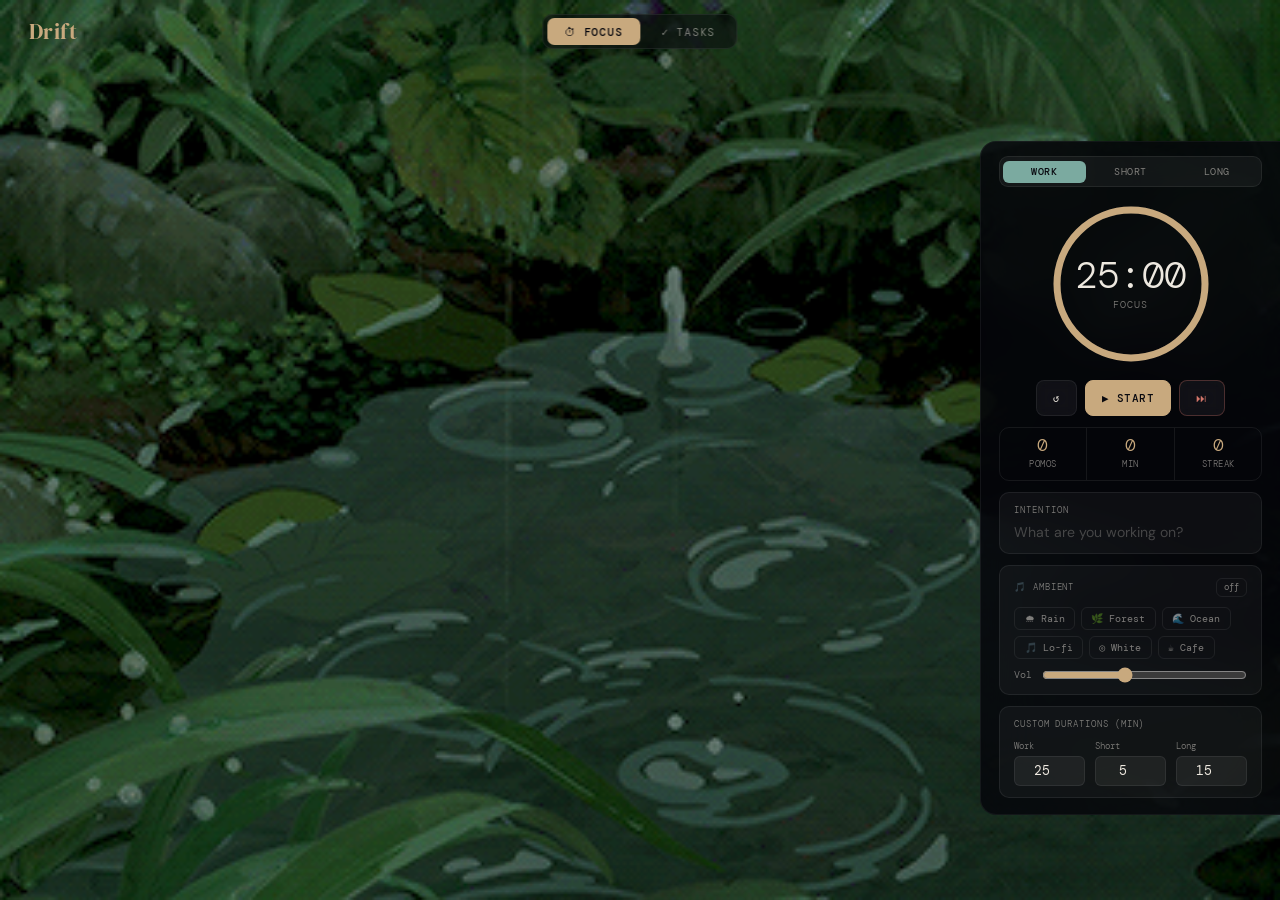
==== app.html @ ea5e12ce "feat: add landing page and drift focus web app" ====
<!doctype html>
<html lang="en">
  <head>
    <meta charset="UTF-8" />
    <meta name="viewport" content="width=device-width, initial-scale=1.0" />
    <title>Drift Focus</title>
    <link rel="preconnect" href="https://fonts.googleapis.com" />
    <link
      href="https://fonts.googleapis.com/css2?family=DM+Serif+Display:ital@0;1&family=DM+Mono:wght@300;400;500&family=DM+Sans:ital,wght@0,300;0,400;0,500;1,300&display=swap"
      rel="stylesheet"
    />
    <style>
      *,
      *::before,
      *::after {
        box-sizing: border-box;
        margin: 0;
        padding: 0;
      }
      :root {
        --bg: #09090f;
        --bg2: #0f1018;
        --bg3: #161720;
        --border: rgba(255, 255, 255, 0.07);
        --border2: rgba(255, 255, 255, 0.13);
        --text: #ede8df;
        --muted: rgba(237, 232, 223, 0.5);
        --muted2: rgba(237, 232, 223, 0.25);
        --accent: #c8a97e;
        --accent2: #7baaa0;
        --red: #d4766a;
        --green: #7aab85;
        --purple: #9b8ec4;
        --card: rgba(9, 9, 15, 0.72);
        --card2: rgba(15, 16, 24, 0.88);
        --shadow: 0 8px 40px rgba(0, 0, 0, 0.5);
        --radius: 14px;
      }
      html,
      body {
        height: 100%;
        overflow: hidden;
      }
      body {
        font-family: "DM Sans", sans-serif;
        font-weight: 300;
        color: var(--text);
        background: #09090f;
      }

      /* ── BACKGROUND ── */
      #bg-layer {
        position: fixed;
        inset: 0;
        z-index: 0;
        background: #09090f;
      }
      #bg-layer img {
        position: absolute;
        inset: 0;
        width: 100%;
        height: 100%;
        object-fit: cover;
        opacity: 0;
        transition: opacity 0.9s ease;
      }
      #bg-layer img.active {
        opacity: 1;
      }
      #bg-overlay {
        position: fixed;
        inset: 0;
        z-index: 1;
        background: rgba(0, 0, 0, 0.38);
      }

      /* ── APP SHELL ── */
      #app {
        position: relative;
        z-index: 2;
        display: flex;
        flex-direction: column;
        height: 100vh;
        overflow: hidden;
      }

      /* ── TOPBAR — fully transparent, floats ── */
      #topbar {
        position: absolute;
        top: 0;
        left: 0;
        right: 0;
        z-index: 20;
        display: flex;
        align-items: center;
        justify-content: space-between;
        padding: 1rem 1.8rem;
        background: transparent;
      }
      .topbar-logo {
        font-family: "DM Serif Display", serif;
        font-size: 1.4rem;
        color: var(--accent);
        text-decoration: none;
        letter-spacing: 0.02em;
        text-shadow: 0 2px 16px rgba(0, 0, 0, 0.7);
      }
      .topbar-center {
        position: absolute;
        left: 50%;
        transform: translateX(-50%);
        display: flex;
        gap: 0.2rem;
        background: rgba(9, 9, 15, 0.5);
        border: 1px solid var(--border);
        border-radius: 10px;
        padding: 0.22rem;
        backdrop-filter: blur(20px);
      }
      .tab-btn {
        font-family: "DM Mono", monospace;
        font-size: 0.7rem;
        letter-spacing: 0.07em;
        text-transform: uppercase;
        padding: 0.38rem 1.1rem;
        border-radius: 7px;
        border: none;
        background: transparent;
        color: var(--muted);
        cursor: pointer;
        transition: all 0.2s;
      }
      .tab-btn.active {
        background: var(--accent);
        color: #09090f;
        font-weight: 500;
      }

      /* ── MAIN ── */
      #main {
        flex: 1;
        overflow: hidden;
        position: relative;
      }
      .view {
        display: none;
        width: 100%;
        height: 100%;
      }
      .view.active {
        display: flex;
      }

      /* ══════════════════════════
   FOCUS VIEW — right panel
══════════════════════════ */
      #view-pomodoro {
        align-items: center;
        justify-content: flex-end;
        padding-top: 56px;
        padding-bottom: 0;
        padding-right: 0;
      }

      .pomo-panel {
        width: 300px;
        flex-shrink: 0;
        max-height: calc(100vh - 80px);
        overflow-y: auto;
        padding: 0.9rem 1.1rem 1rem;
        display: flex;
        flex-direction: column;
        gap: 0.7rem;
        background: rgba(6, 6, 12, 0.82);
        border-left: 1px solid rgba(255, 255, 255, 0.06);
        border-top: 1px solid rgba(255, 255, 255, 0.05);
        border-bottom: 1px solid rgba(255, 255, 255, 0.05);
        border-radius: 16px 0 0 16px;
        backdrop-filter: blur(28px);
        align-self: center;
      }
      .pomo-panel::-webkit-scrollbar {
        width: 3px;
      }
      .pomo-panel::-webkit-scrollbar-thumb {
        background: var(--border2);
        border-radius: 2px;
      }

      /* Mode tabs */
      .pomo-mode-tabs {
        display: flex;
        gap: 0.2rem;
        background: rgba(255, 255, 255, 0.05);
        border: 1px solid var(--border);
        border-radius: 9px;
        padding: 0.2rem;
      }
      .pomo-mode-btn {
        flex: 1;
        font-family: "DM Mono", monospace;
        font-size: 0.6rem;
        letter-spacing: 0.06em;
        text-transform: uppercase;
        padding: 0.3rem 0.3rem;
        border-radius: 6px;
        border: none;
        background: transparent;
        color: var(--muted);
        cursor: pointer;
        transition: all 0.2s;
      }
      .pomo-mode-btn.active {
        background: var(--accent2);
        color: #09090f;
        font-weight: 500;
      }

      /* Ring */
      .pomo-ring-wrap {
        position: relative;
        width: 170px;
        height: 170px;
        align-self: center;
        flex-shrink: 0;
      }
      .pomo-ring-wrap svg {
        transform: rotate(-90deg);
      }
      .pomo-ring-bg {
        fill: none;
        stroke: rgba(255, 255, 255, 0.08);
        stroke-width: 7;
      }
      .pomo-ring-fg {
        fill: none;
        stroke: var(--accent);
        stroke-width: 7;
        stroke-linecap: round;
        transition:
          stroke-dashoffset 1s linear,
          stroke 0.4s;
      }
      .pomo-time-display {
        position: absolute;
        top: 50%;
        left: 50%;
        transform: translate(-50%, -50%);
        text-align: center;
      }
      .pomo-time {
        font-family: "DM Mono", monospace;
        font-size: 2.4rem;
        font-weight: 300;
        letter-spacing: -0.02em;
        line-height: 1;
      }
      .pomo-sublabel {
        font-family: "DM Mono", monospace;
        font-size: 0.6rem;
        letter-spacing: 0.12em;
        text-transform: uppercase;
        color: var(--muted);
        margin-top: 0.25rem;
      }

      /* Controls */
      .pomo-controls {
        display: flex;
        gap: 0.5rem;
        align-items: center;
        justify-content: center;
      }
      .pomo-btn {
        height: 36px;
        padding: 0 1rem;
        border-radius: 8px;
        border: 1px solid var(--border);
        background: rgba(255, 255, 255, 0.05);
        color: var(--text);
        cursor: pointer;
        font-family: "DM Mono", monospace;
        font-size: 0.68rem;
        letter-spacing: 0.05em;
        text-transform: uppercase;
        transition: all 0.2s;
        display: flex;
        align-items: center;
        gap: 0.3rem;
        backdrop-filter: blur(8px);
      }
      .pomo-btn:hover {
        background: rgba(255, 255, 255, 0.1);
        border-color: var(--border2);
      }
      .pomo-btn.primary {
        background: var(--accent);
        color: #09090f;
        border-color: var(--accent);
        font-weight: 500;
      }
      .pomo-btn.primary:hover {
        background: #d4b88e;
      }
      .pomo-btn.danger {
        border-color: rgba(212, 118, 106, 0.3);
        color: var(--red);
      }
      .pomo-btn.danger:hover {
        background: rgba(212, 118, 106, 0.1);
      }

      /* Stats row */
      .pomo-stats-row {
        display: flex;
        gap: 0;
        border: 1px solid var(--border);
        border-radius: 10px;
        overflow: hidden;
      }
      .pomo-stat {
        flex: 1;
        text-align: center;
        padding: 0.6rem 0.4rem;
        border-right: 1px solid var(--border);
      }
      .pomo-stat:last-child {
        border-right: none;
      }
      .pomo-stat-val {
        font-family: "DM Mono", monospace;
        font-size: 1.1rem;
        color: var(--accent);
        line-height: 1;
      }
      .pomo-stat-label {
        font-family: "DM Mono", monospace;
        font-size: 0.55rem;
        letter-spacing: 0.06em;
        text-transform: uppercase;
        color: var(--muted);
        margin-top: 0.2rem;
      }

      /* Intention */
      .pomo-intention {
        background: rgba(255, 255, 255, 0.04);
        border: 1px solid var(--border);
        border-radius: 10px;
        padding: 0.7rem 0.9rem;
      }
      .intention-label {
        font-family: "DM Mono", monospace;
        font-size: 0.58rem;
        letter-spacing: 0.12em;
        text-transform: uppercase;
        color: var(--muted);
        margin-bottom: 0.3rem;
      }
      .intention-input {
        background: transparent;
        border: none;
        outline: none;
        width: 100%;
        font-family: "DM Sans", sans-serif;
        font-size: 0.88rem;
        color: var(--text);
      }
      .intention-input::placeholder {
        color: var(--muted2);
      }

      /* Sound panel */
      .sound-panel {
        background: rgba(255, 255, 255, 0.04);
        border: 1px solid var(--border);
        border-radius: 10px;
        padding: 0.7rem 0.9rem;
      }
      .sound-panel-header {
        display: flex;
        align-items: center;
        justify-content: space-between;
        margin-bottom: 0.6rem;
      }
      .sound-panel-title {
        font-family: "DM Mono", monospace;
        font-size: 0.58rem;
        letter-spacing: 0.1em;
        text-transform: uppercase;
        color: var(--muted);
      }
      .sound-btns {
        display: flex;
        gap: 0.35rem;
        flex-wrap: wrap;
      }
      .sound-btn {
        font-family: "DM Mono", monospace;
        font-size: 0.62rem;
        padding: 0.25rem 0.6rem;
        border-radius: 6px;
        border: 1px solid var(--border);
        background: transparent;
        color: var(--muted);
        cursor: pointer;
        transition: all 0.2s;
      }
      .sound-btn:hover {
        border-color: var(--border2);
        color: var(--text);
      }
      .sound-btn.active {
        background: var(--accent2);
        border-color: var(--accent2);
        color: #09090f;
        font-weight: 500;
      }
      .volume-row {
        display: flex;
        align-items: center;
        gap: 0.6rem;
        margin-top: 0.5rem;
      }
      .volume-row label {
        font-family: "DM Mono", monospace;
        font-size: 0.6rem;
        color: var(--muted);
        white-space: nowrap;
      }
      input[type="range"] {
        flex: 1;
        accent-color: var(--accent);
        cursor: pointer;
      }

      /* Custom durations */
      .pomo-custom {
        background: rgba(255, 255, 255, 0.04);
        border: 1px solid var(--border);
        border-radius: 10px;
        padding: 0.7rem 0.9rem;
      }
      .pomo-custom-title {
        font-family: "DM Mono", monospace;
        font-size: 0.58rem;
        letter-spacing: 0.1em;
        text-transform: uppercase;
        color: var(--muted);
        margin-bottom: 0.6rem;
      }
      .custom-row {
        display: flex;
        gap: 0.6rem;
      }
      .custom-field {
        flex: 1;
        display: flex;
        flex-direction: column;
        gap: 0.25rem;
      }
      .custom-field label {
        font-family: "DM Mono", monospace;
        font-size: 0.58rem;
        color: var(--muted);
      }
      .custom-field input {
        background: rgba(255, 255, 255, 0.06);
        border: 1px solid var(--border);
        border-radius: 6px;
        padding: 0.35rem 0.5rem;
        color: var(--text);
        font-family: "DM Mono", monospace;
        font-size: 0.82rem;
        width: 100%;
        transition: border-color 0.2s;
        text-align: center;
      }
      .custom-field input:focus {
        outline: none;
        border-color: var(--accent);
      }

      /* ══════════════════════════
   TASKS VIEW
══════════════════════════ */
      #view-tasks {
        flex-direction: column;
        padding: 4.5rem 1.5rem 1.2rem;
        overflow-y: auto;
        gap: 0.9rem;
      }
      #view-tasks::-webkit-scrollbar {
        width: 4px;
      }
      #view-tasks::-webkit-scrollbar-thumb {
        background: var(--border2);
        border-radius: 2px;
      }

      .tasks-toolbar {
        display: flex;
        gap: 0.5rem;
        align-items: center;
        flex-wrap: wrap;
        flex-shrink: 0;
      }
      .search-wrap {
        flex: 1;
        min-width: 160px;
        position: relative;
      }
      .search-wrap svg {
        position: absolute;
        left: 0.65rem;
        top: 50%;
        transform: translateY(-50%);
        color: var(--muted);
        pointer-events: none;
      }
      #task-search {
        width: 100%;
        background: rgba(9, 9, 15, 0.7);
        border: 1px solid var(--border);
        border-radius: 8px;
        padding: 0.48rem 0.8rem 0.48rem 2rem;
        color: var(--text);
        font-family: "DM Sans", sans-serif;
        font-size: 0.85rem;
        backdrop-filter: blur(12px);
        transition: border-color 0.2s;
      }
      #task-search:focus {
        outline: none;
        border-color: var(--accent2);
      }
      #task-search::placeholder {
        color: var(--muted2);
      }
      .filter-select {
        background: rgba(9, 9, 15, 0.7);
        border: 1px solid var(--border);
        border-radius: 8px;
        padding: 0.48rem 0.65rem;
        color: var(--text);
        font-family: "DM Mono", monospace;
        font-size: 0.68rem;
        cursor: pointer;
        backdrop-filter: blur(12px);
      }
      .filter-select:focus {
        outline: none;
        border-color: var(--accent2);
      }
      .add-task-btn {
        display: flex;
        align-items: center;
        gap: 0.35rem;
        background: var(--accent);
        color: #09090f;
        border: none;
        border-radius: 8px;
        padding: 0.48rem 1rem;
        font-family: "DM Mono", monospace;
        font-size: 0.68rem;
        letter-spacing: 0.05em;
        text-transform: uppercase;
        font-weight: 500;
        cursor: pointer;
        transition: all 0.2s;
        white-space: nowrap;
      }
      .add-task-btn:hover {
        background: #d4b88e;
        transform: translateY(-1px);
      }

      /* Progress */
      .progress-bar-wrap {
        flex-shrink: 0;
      }
      .progress-header {
        display: flex;
        justify-content: space-between;
        margin-bottom: 0.35rem;
      }
      .progress-label {
        font-family: "DM Mono", monospace;
        font-size: 0.62rem;
        letter-spacing: 0.08em;
        text-transform: uppercase;
        color: var(--muted);
      }
      .progress-pct {
        font-family: "DM Mono", monospace;
        font-size: 0.65rem;
        color: var(--accent);
      }
      .progress-track {
        height: 3px;
        background: var(--border2);
        border-radius: 2px;
        overflow: hidden;
      }
      .progress-fill {
        height: 100%;
        background: linear-gradient(90deg, var(--accent2), var(--accent));
        border-radius: 2px;
        transition: width 0.5s ease;
      }

      /* Task list */
      .tasks-list {
        flex: 1;
        display: flex;
        flex-direction: column;
        gap: 0.45rem;
      }
      .task-item {
        background: rgba(9, 9, 15, 0.68);
        border: 1px solid var(--border);
        border-radius: 12px;
        padding: 0.7rem 0.9rem;
        cursor: default;
        transition: all 0.2s;
        backdrop-filter: blur(12px);
        animation: taskIn 0.22s ease;
      }
      @keyframes taskIn {
        from {
          opacity: 0;
          transform: translateY(-6px);
        }
        to {
          opacity: 1;
          transform: translateY(0);
        }
      }
      .task-item:hover {
        border-color: var(--border2);
        background: rgba(15, 16, 24, 0.82);
      }
      .task-item.completed {
        opacity: 0.5;
      }
      .task-item.pinned {
        border-left: 3px solid var(--accent);
      }
      .task-item.starred {
        border-left: 3px solid var(--purple);
      }
      .task-item.overdue .task-title {
        color: var(--red);
      }
      .task-main {
        display: flex;
        align-items: flex-start;
        gap: 0.65rem;
      }
      .drag-handle {
        color: var(--muted2);
        cursor: grab;
        font-size: 0.75rem;
        flex-shrink: 0;
        align-self: center;
        padding: 0 0.1rem;
      }
      .drag-handle:active {
        cursor: grabbing;
      }
      .task-check {
        width: 17px;
        height: 17px;
        border-radius: 5px;
        border: 1.5px solid var(--border2);
        background: transparent;
        cursor: pointer;
        flex-shrink: 0;
        margin-top: 0.12rem;
        display: flex;
        align-items: center;
        justify-content: center;
        transition: all 0.2s;
      }
      .task-check:hover {
        border-color: var(--accent2);
      }
      .task-item.completed .task-check {
        background: var(--accent2);
        border-color: var(--accent2);
      }
      .task-body {
        flex: 1;
        min-width: 0;
      }
      .task-title-row {
        display: flex;
        align-items: center;
        gap: 0.4rem;
        flex-wrap: wrap;
      }
      .task-title {
        font-size: 0.88rem;
        line-height: 1.4;
        word-break: break-word;
      }
      .task-item.completed .task-title {
        text-decoration: line-through;
        color: var(--muted);
      }
      .task-badge {
        font-family: "DM Mono", monospace;
        font-size: 0.57rem;
        letter-spacing: 0.05em;
        text-transform: uppercase;
        padding: 0.12rem 0.38rem;
        border-radius: 4px;
        flex-shrink: 0;
      }
      .priority-high {
        background: rgba(212, 118, 106, 0.15);
        color: var(--red);
      }
      .priority-medium {
        background: rgba(200, 169, 126, 0.15);
        color: var(--accent);
      }
      .priority-low {
        background: rgba(123, 170, 160, 0.15);
        color: var(--accent2);
      }
      .cat-badge {
        background: rgba(155, 142, 196, 0.15);
        color: var(--purple);
      }
      .task-meta {
        display: flex;
        gap: 0.6rem;
        margin-top: 0.25rem;
        flex-wrap: wrap;
      }
      .task-meta-item {
        font-family: "DM Mono", monospace;
        font-size: 0.6rem;
        color: var(--muted2);
      }
      .task-meta-item.overdue {
        color: var(--red);
      }
      .task-actions {
        display: flex;
        gap: 0.2rem;
        flex-shrink: 0;
        opacity: 0;
        transition: opacity 0.15s;
      }
      .task-item:hover .task-actions {
        opacity: 1;
      }
      .task-action-btn {
        width: 24px;
        height: 24px;
        border-radius: 5px;
        border: none;
        background: transparent;
        color: var(--muted);
        cursor: pointer;
        display: flex;
        align-items: center;
        justify-content: center;
        transition: all 0.15s;
        font-size: 0.72rem;
      }
      .task-action-btn:hover {
        background: rgba(255, 255, 255, 0.07);
        color: var(--text);
      }

      /* Subtasks */
      .subtasks {
        margin-top: 0.5rem;
        padding-top: 0.5rem;
        border-top: 1px solid var(--border);
        display: flex;
        flex-direction: column;
        gap: 0.28rem;
      }
      .subtask-item {
        display: flex;
        align-items: center;
        gap: 0.45rem;
        font-size: 0.78rem;
        color: var(--muted);
      }
      .subtask-check {
        width: 13px;
        height: 13px;
        border-radius: 3px;
        border: 1.5px solid var(--border2);
        background: transparent;
        cursor: pointer;
        flex-shrink: 0;
        display: flex;
        align-items: center;
        justify-content: center;
        transition: all 0.15s;
      }
      .subtask-item.done .subtask-check {
        background: var(--accent2);
        border-color: var(--accent2);
      }
      .subtask-item.done span {
        text-decoration: line-through;
        opacity: 0.55;
      }
      .add-subtask-row {
        display: flex;
        gap: 0.35rem;
        margin-top: 0.35rem;
      }
      .add-subtask-input {
        flex: 1;
        background: rgba(255, 255, 255, 0.05);
        border: 1px solid var(--border);
        border-radius: 5px;
        padding: 0.22rem 0.45rem;
        font-size: 0.75rem;
        color: var(--text);
        font-family: "DM Sans", sans-serif;
      }
      .add-subtask-input:focus {
        outline: none;
        border-color: var(--accent2);
      }
      .add-subtask-btn {
        background: var(--accent2);
        border: none;
        border-radius: 5px;
        padding: 0.22rem 0.55rem;
        font-size: 0.72rem;
        color: #09090f;
        cursor: pointer;
        font-weight: 500;
      }

      /* Streak banner */
      .streak-banner {
        display: flex;
        align-items: center;
        gap: 0.65rem;
        background: rgba(9, 9, 15, 0.65);
        border: 1px solid var(--border);
        border-radius: 12px;
        padding: 0.65rem 0.9rem;
        flex-shrink: 0;
        backdrop-filter: blur(12px);
      }
      .streak-text {
        font-family: "DM Mono", monospace;
        font-size: 0.65rem;
        color: var(--muted);
      }
      .streak-count {
        font-family: "DM Mono", monospace;
        font-size: 0.95rem;
        color: var(--accent);
        font-weight: 500;
      }

      /* ── TASK FORM MODAL ── */
      .task-form-overlay {
        position: fixed;
        inset: 0;
        z-index: 200;
        background: rgba(0, 0, 0, 0.65);
        backdrop-filter: blur(6px);
        display: flex;
        align-items: center;
        justify-content: center;
        padding: 1rem;
        opacity: 0;
        pointer-events: none;
        transition: opacity 0.22s;
      }
      .task-form-overlay.open {
        opacity: 1;
        pointer-events: all;
      }
      .task-form {
        background: #0f1018;
        border: 1px solid var(--border2);
        border-radius: 16px;
        padding: 1.6rem;
        width: 100%;
        max-width: 480px;
        transform: translateY(16px);
        transition: transform 0.22s;
        max-height: 90vh;
        overflow-y: auto;
      }
      .task-form-overlay.open .task-form {
        transform: translateY(0);
      }
      .task-form h3 {
        font-family: "DM Serif Display", serif;
        font-size: 1.25rem;
        font-weight: 400;
        margin-bottom: 1rem;
      }
      .form-group {
        display: flex;
        flex-direction: column;
        gap: 0.3rem;
        margin-bottom: 0.8rem;
      }
      .form-group label {
        font-family: "DM Mono", monospace;
        font-size: 0.62rem;
        letter-spacing: 0.08em;
        text-transform: uppercase;
        color: var(--muted);
      }
      .form-input {
        background: var(--bg3);
        border: 1px solid var(--border);
        border-radius: 8px;
        padding: 0.55rem 0.75rem;
        color: var(--text);
        font-family: "DM Sans", sans-serif;
        font-size: 0.88rem;
        transition: border-color 0.2s;
        width: 100%;
      }
      .form-input:focus {
        outline: none;
        border-color: var(--accent);
      }
      .form-row {
        display: flex;
        gap: 0.7rem;
      }
      .form-row .form-group {
        flex: 1;
      }
      .form-actions {
        display: flex;
        gap: 0.5rem;
        justify-content: flex-end;
        margin-top: 1rem;
      }
      .form-btn {
        font-family: "DM Mono", monospace;
        font-size: 0.68rem;
        letter-spacing: 0.06em;
        text-transform: uppercase;
        padding: 0.55rem 1.1rem;
        border-radius: 7px;
        border: 1px solid var(--border);
        background: transparent;
        color: var(--muted);
        cursor: pointer;
        transition: all 0.2s;
      }
      .form-btn:hover {
        background: var(--bg3);
        color: var(--text);
      }
      .form-btn.primary {
        background: var(--accent);
        color: #09090f;
        border-color: var(--accent);
        font-weight: 500;
      }
      .form-btn.primary:hover {
        background: #d4b88e;
      }

      /* ── UNDO TOAST ── */
      .undo-toast {
        position: fixed;
        bottom: 1.5rem;
        left: 50%;
        transform: translateX(-50%) translateY(70px);
        background: #161720;
        border: 1px solid var(--border2);
        border-radius: 8px;
        padding: 0.55rem 1.1rem;
        display: flex;
        align-items: center;
        gap: 1rem;
        font-family: "DM Mono", monospace;
        font-size: 0.72rem;
        color: var(--text);
        z-index: 300;
        transition: transform 0.28s ease;
        box-shadow: var(--shadow);
      }
      .undo-toast.show {
        transform: translateX(-50%) translateY(0);
      }
      .undo-btn {
        background: var(--accent);
        border: none;
        border-radius: 5px;
        padding: 0.2rem 0.55rem;
        font-size: 0.68rem;
        color: #09090f;
        cursor: pointer;
        font-weight: 500;
        font-family: "DM Mono", monospace;
      }

      /* Drag states */
      .task-item.dragging {
        opacity: 0.35;
        border-style: dashed;
      }
      .task-item.drag-over {
        border-color: var(--accent2);
        background: rgba(123, 170, 160, 0.07);
      }

      /* BG hint */
      .bg-hint {
        position: fixed;
        bottom: 1rem;
        right: 1rem;
        z-index: 10;
        font-family: "DM Mono", monospace;
        font-size: 0.58rem;
        letter-spacing: 0.08em;
        text-transform: uppercase;
        color: rgba(237, 232, 223, 0.25);
        background: rgba(9, 9, 15, 0.5);
        border: 1px solid var(--border);
        padding: 0.28rem 0.55rem;
        border-radius: 5px;
        pointer-events: none;
        opacity: 0;
        animation: hintFade 5s ease 1.5s forwards;
      }
      @keyframes hintFade {
        0% {
          opacity: 0;
        }
        15% {
          opacity: 1;
        }
        70% {
          opacity: 1;
        }
        100% {
          opacity: 0;
        }
      }
    </style>
  </head>
  <body>
    <!-- BACKGROUNDS — generated by JS from BACKGROUNDS array -->
    <div id="bg-layer"></div>
    <div id="bg-overlay"></div>

    <div id="app">
      <!-- TOPBAR — transparent, floats over GIF -->
      <div id="topbar">
        <a href="index.html" class="topbar-logo">Drift</a>
        <div class="topbar-center">
          <button
            class="tab-btn active"
            data-view="pomodoro"
            onclick="switchView('pomodoro', this)"
          >
            ⏱ Focus
          </button>
          <button
            class="tab-btn"
            data-view="tasks"
            onclick="switchView('tasks', this)"
          >
            ✓ Tasks
          </button>
        </div>
        <!-- no extra buttons -->
      </div>

      <div id="main">
        <!-- ══ FOCUS VIEW ══ -->
        <div id="view-pomodoro" class="view active">
          <!-- Left: empty so GIF is visible -->
          <div style="flex: 1"></div>

          <!-- Right: slim control panel -->
          <div class="pomo-panel">
            <div class="pomo-mode-tabs">
              <button
                class="pomo-mode-btn active"
                onclick="setMode('work', this)"
              >
                Work
              </button>
              <button class="pomo-mode-btn" onclick="setMode('break', this)">
                Short
              </button>
              <button class="pomo-mode-btn" onclick="setMode('long', this)">
                Long
              </button>
            </div>

            <div class="pomo-ring-wrap">
              <svg width="170" height="170" viewBox="0 0 170 170">
                <circle class="pomo-ring-bg" cx="85" cy="85" r="74" />
                <circle
                  class="pomo-ring-fg"
                  id="pomo-ring"
                  cx="85"
                  cy="85"
                  r="74"
                  stroke-dasharray="464.96"
                  stroke-dashoffset="0"
                />
              </svg>
              <div class="pomo-time-display">
                <div class="pomo-time" id="pomo-time">25:00</div>
                <div class="pomo-sublabel" id="pomo-label">focus</div>
              </div>
            </div>

            <div class="pomo-controls">
              <button class="pomo-btn" onclick="resetTimer()">↺</button>
              <button
                class="pomo-btn primary"
                id="pomo-start-btn"
                onclick="toggleTimer()"
              >
                ▶ Start
              </button>
              <button class="pomo-btn danger" onclick="skipSession()">
                ⏭
              </button>
            </div>

            <div class="pomo-stats-row">
              <div class="pomo-stat">
                <div class="pomo-stat-val" id="stat-pomos">0</div>
                <div class="pomo-stat-label">pomos</div>
              </div>
              <div class="pomo-stat">
                <div class="pomo-stat-val" id="stat-minutes">0</div>
                <div class="pomo-stat-label">min</div>
              </div>
              <div class="pomo-stat">
                <div class="pomo-stat-val" id="stat-streak">0</div>
                <div class="pomo-stat-label">streak</div>
              </div>
            </div>

            <div class="pomo-intention">
              <div class="intention-label">Intention</div>
              <input
                class="intention-input"
                id="intention-input"
                placeholder="What are you working on?"
                oninput="saveIntention()"
              />
            </div>

            <div class="sound-panel">
              <div class="sound-panel-header">
                <span class="sound-panel-title">🎵 Ambient</span>
                <button
                  class="sound-btn"
                  id="sound-off-btn"
                  onclick="toggleSound()"
                  style="font-size: 0.58rem; padding: 0.18rem 0.45rem"
                >
                  off
                </button>
              </div>
              <div class="sound-btns">
                <button class="sound-btn" onclick="selectSound('rain', this)">
                  🌧 Rain
                </button>
                <button class="sound-btn" onclick="selectSound('forest', this)">
                  🌿 Forest
                </button>
                <button class="sound-btn" onclick="selectSound('ocean', this)">
                  🌊 Ocean
                </button>
                <button class="sound-btn" onclick="selectSound('lofi', this)">
                  🎵 Lo-fi
                </button>
                <button class="sound-btn" onclick="selectSound('white', this)">
                  ◎ White
                </button>
                <button class="sound-btn" onclick="selectSound('cafe', this)">
                  ☕ Cafe
                </button>
              </div>
              <div class="volume-row">
                <label>Vol</label>
                <input
                  type="range"
                  id="volume-slider"
                  min="0"
                  max="1"
                  step="0.05"
                  value="0.4"
                  oninput="setVolume(this.value)"
                />
              </div>
            </div>

            <div class="pomo-custom">
              <div class="pomo-custom-title">Custom Durations (min)</div>
              <div class="custom-row">
                <div class="custom-field">
                  <label>Work</label>
                  <input
                    type="number"
                    id="custom-work"
                    min="1"
                    max="120"
                    value="25"
                    oninput="updateCustom()"
                  />
                </div>
                <div class="custom-field">
                  <label>Short</label>
                  <input
                    type="number"
                    id="custom-short"
                    min="1"
                    max="60"
                    value="5"
                    oninput="updateCustom()"
                  />
                </div>
                <div class="custom-field">
                  <label>Long</label>
                  <input
                    type="number"
                    id="custom-long"
                    min="1"
                    max="60"
                    value="15"
                    oninput="updateCustom()"
                  />
                </div>
              </div>
            </div>
          </div>
        </div>

        <!-- ══ TASKS VIEW ══ -->
        <div id="view-tasks" class="view">
          <div class="streak-banner">
            <span style="font-size: 1.1rem">🔥</span>
            <span class="streak-text">Streak</span>
            <span class="streak-count" id="streak-display">0 days</span>
            <span
              class="streak-text"
              style="margin-left: auto"
              id="tasks-done-today"
              >0 done today</span
            >
          </div>

          <div class="tasks-toolbar">
            <div class="search-wrap">
              <svg
                width="13"
                height="13"
                viewBox="0 0 24 24"
                fill="none"
                stroke="currentColor"
                stroke-width="2"
              >
                <circle cx="11" cy="11" r="8" />
                <path d="m21 21-4.35-4.35" />
              </svg>
              <input
                id="task-search"
                placeholder="Search tasks…"
                oninput="renderTasks()"
              />
            </div>
            <select
              class="filter-select"
              id="filter-status"
              onchange="renderTasks()"
            >
              <option value="all">All</option>
              <option value="pending">Pending</option>
              <option value="completed">Done</option>
            </select>
            <select
              class="filter-select"
              id="filter-cat"
              onchange="renderTasks()"
            >
              <option value="all">All cats</option>
              <option value="work">Work</option>
              <option value="school">School</option>
              <option value="personal">Personal</option>
            </select>
            <select
              class="filter-select"
              id="filter-priority"
              onchange="renderTasks()"
            >
              <option value="all">All priority</option>
              <option value="high">High</option>
              <option value="medium">Medium</option>
              <option value="low">Low</option>
            </select>
            <select class="filter-select" id="sort-by" onchange="renderTasks()">
              <option value="created">Created</option>
              <option value="due">Due date</option>
              <option value="priority">Priority</option>
            </select>
            <button class="add-task-btn" onclick="openTaskForm()">+ Add</button>
            <button
              class="add-task-btn"
              style="
                background: rgba(255, 255, 255, 0.08);
                color: var(--muted);
                font-size: 0.62rem;
              "
              onclick="exportTasks()"
              title="Export JSON"
            >
              ↓ Export
            </button>
            <button
              class="add-task-btn"
              style="
                background: rgba(255, 255, 255, 0.08);
                color: var(--muted);
                font-size: 0.62rem;
              "
              onclick="document.getElementById('import-file').click()"
              title="Import JSON"
            >
              ↑ Import
            </button>
            <input
              type="file"
              id="import-file"
              accept=".txt,.json"
              style="display: none"
              onchange="importTasks(event)"
            />
          </div>

          <div class="progress-bar-wrap">
            <div class="progress-header">
              <span class="progress-label">Progress</span>
              <span class="progress-pct" id="progress-pct">0%</span>
            </div>
            <div class="progress-track">
              <div
                class="progress-fill"
                id="progress-fill"
                style="width: 0%"
              ></div>
            </div>
          </div>

          <div class="tasks-list" id="tasks-list"></div>
        </div>
      </div>
    </div>

    <!-- TASK FORM -->
    <div
      class="task-form-overlay"
      id="task-form-overlay"
      onclick="handleOverlayClick(event)"
    >
      <div class="task-form">
        <h3 id="form-title">New Task</h3>
        <div class="form-group">
          <label>Title *</label>
          <input
            class="form-input"
            id="form-task-title"
            placeholder="What needs to be done?"
            maxlength="200"
          />
        </div>
        <div class="form-row">
          <div class="form-group">
            <label>Category</label>
            <select class="form-input" id="form-cat">
              <option value="personal">Personal</option>
              <option value="work">Work</option>
              <option value="school">School</option>
            </select>
          </div>
          <div class="form-group">
            <label>Priority</label>
            <select class="form-input" id="form-priority">
              <option value="medium">Medium</option>
              <option value="high">High</option>
              <option value="low">Low</option>
            </select>
          </div>
        </div>
        <div class="form-group">
          <label>Due date</label>
          <input type="date" class="form-input" id="form-due" />
        </div>
        <div class="form-group">
          <label>Notes</label>
          <input
            class="form-input"
            id="form-notes"
            placeholder="Optional notes…"
          />
        </div>
        <div class="form-actions">
          <button class="form-btn" onclick="closeTaskForm()">Cancel</button>
          <button class="form-btn primary" onclick="saveTask()">Save</button>
        </div>
      </div>
    </div>

    <!-- UNDO TOAST -->
    <div class="undo-toast" id="undo-toast">
      Task deleted <button class="undo-btn" onclick="undoDelete()">Undo</button>
    </div>

    <div class="bg-hint">Space = next background</div>

    <script>
      // ════════════════════════════════════
      // BACKGROUNDS — just add new paths here
      // ════════════════════════════════════
      const BACKGROUNDS = [
        "assets/backgrounds/1st.gif",
        "assets/backgrounds/2nd.gif",
        "assets/backgrounds/3rd.gif",
        "assets/backgrounds/4th.gif",
        "assets/backgrounds/5th.gif",
        "assets/backgrounds/6th.gif",
        "assets/backgrounds/7th.gif",
        "assets/backgrounds/8th.gif",
        "assets/backgrounds/9th.gif",
        "assets/backgrounds/10th.gif",
        "assets/backgrounds/11th.gif",
        "assets/backgrounds/12th.gif",
        "assets/backgrounds/13th.gif",
        "assets/backgrounds/14th.gif",
        "assets/backgrounds/15th.gif",
        "assets/backgrounds/16th.gif",
        "assets/backgrounds/17th.gif",
        "assets/backgrounds/18th.gif",
        "assets/backgrounds/19th.gif",
        "assets/backgrounds/20th.gif",
        // 'assets/backgrounds/11th.gif',  ← add more here
      ];

      // ════════════════════════════════════
      // STATE
      // ════════════════════════════════════
      let tasks = JSON.parse(localStorage.getItem("drift_tasks") || "[]");
      let pomodoroStats = JSON.parse(
        localStorage.getItem("drift_pomo_stats") || "{}",
      );
      let timerInterval = null,
        timeLeft = 0,
        totalTime = 0,
        isRunning = false,
        currentMode = "work";
      let durations = { work: 25, short: 5, long: 15 };
      const CIRC = 464.96;
      let audioCtx = null,
        soundNodes = [],
        currentSound = null,
        masterGain = null;
      let soundVolume = parseFloat(
        localStorage.getItem("drift_volume") || "0.4",
      );
      let currentBg = 0;
      let bgImages = [];
      let dragSrcId = null;
      let deletedTask = null,
        undoTimeout = null;
      let editingTaskId = null;
      let activeSoundBtn = null;

      // ════════════════════════════════════
      // INIT
      // ════════════════════════════════════
      function init() {
        // Build background images dynamically from BACKGROUNDS array
        const bgLayer = document.getElementById("bg-layer");
        BACKGROUNDS.forEach((src, i) => {
          const img = document.createElement("img");
          img.src = src;
          img.alt = "";
          if (i === 0) img.classList.add("active");
          bgLayer.appendChild(img);
        });
        bgImages = Array.from(bgLayer.querySelectorAll("img"));
        loadIntention();
        setTimerDisplay();
        renderTasks();
        updateStreakDisplay();
        loadStats();
        document.getElementById("volume-slider").value = soundVolume;

        document.addEventListener("keydown", (e) => {
          if (e.code === "Space" && !isTyping(e.target)) {
            e.preventDefault();
            nextBg();
            return;
          }
          if (e.key === "Escape") closeTaskForm();
          if (
            e.key === "n" &&
            !isTyping(e.target) &&
            document.getElementById("view-tasks").classList.contains("active")
          )
            openTaskForm();
        });
        document.addEventListener("keydown", (e) => {
          if (
            e.key === "Enter" &&
            document
              .getElementById("task-form-overlay")
              .classList.contains("open") &&
            e.target.id !== "form-notes"
          )
            saveTask();
        });
      }
      function isTyping(el) {
        return (
          el &&
          (el.tagName === "INPUT" ||
            el.tagName === "TEXTAREA" ||
            el.tagName === "SELECT")
        );
      }

      // ════════════════════════════════════
      // BACKGROUND
      // ════════════════════════════════════
      function nextBg() {
        const count = BACKGROUNDS.length;
        bgImages[currentBg].classList.remove("active");
        let n;
        do {
          n = Math.floor(Math.random() * count);
        } while (n === currentBg && count > 1);
        currentBg = n;
        bgImages[currentBg].classList.add("active");
      }

      // ════════════════════════════════════
      // VIEW
      // ════════════════════════════════════
      function switchView(name, btn) {
        document
          .querySelectorAll(".view")
          .forEach((v) => v.classList.remove("active"));
        document
          .querySelectorAll(".tab-btn")
          .forEach((b) => b.classList.remove("active"));
        document.getElementById("view-" + name).classList.add("active");
        btn.classList.add("active");
        if (name === "tasks") renderTasks();
      }

      // ════════════════════════════════════
      // POMODORO
      // ════════════════════════════════════
      function setMode(mode, btn) {
        currentMode = mode;
        document
          .querySelectorAll(".pomo-mode-btn")
          .forEach((b) => b.classList.remove("active"));
        if (btn) btn.classList.add("active");
        const ring = document.getElementById("pomo-ring");
        ring.style.stroke =
          mode === "work"
            ? "var(--accent)"
            : mode === "break"
              ? "var(--accent2)"
              : "var(--purple)";
        if (!isRunning) setTimerDisplay();
      }
      function getDur(m) {
        return m === "work"
          ? durations.work * 60
          : m === "break"
            ? durations.short * 60
            : durations.long * 60;
      }
      function setTimerDisplay() {
        totalTime = getDur(currentMode);
        timeLeft = totalTime;
        updateDisp();
        updateRing();
      }
      function updateDisp() {
        const m = Math.floor(timeLeft / 60)
          .toString()
          .padStart(2, "0");
        const s = (timeLeft % 60).toString().padStart(2, "0");
        document.getElementById("pomo-time").textContent = `${m}:${s}`;
        document.getElementById("pomo-label").textContent = {
          work: "focus",
          break: "short break",
          long: "long break",
        }[currentMode];
        document.title = `${m}:${s} — Drift Focus`;
      }
      function updateRing() {
        const pct = totalTime > 0 ? timeLeft / totalTime : 0;
        document.getElementById("pomo-ring").style.strokeDashoffset =
          CIRC * (1 - pct);
      }
      function toggleTimer() {
        isRunning ? pauseTimer() : startTimer();
      }
      function startTimer() {
        isRunning = true;
        document.getElementById("pomo-start-btn").textContent = "⏸ Pause";
        timerInterval = setInterval(() => {
          timeLeft--;
          updateDisp();
          updateRing();
          if (timeLeft <= 0) {
            clearInterval(timerInterval);
            isRunning = false;
            onEnd();
          }
        }, 1000);
      }
      function pauseTimer() {
        isRunning = false;
        clearInterval(timerInterval);
        document.getElementById("pomo-start-btn").textContent = "▶ Resume";
      }
      function resetTimer() {
        clearInterval(timerInterval);
        isRunning = false;
        document.getElementById("pomo-start-btn").textContent = "▶ Start";
        setTimerDisplay();
        document.title = "Drift Focus";
      }
      function skipSession() {
        clearInterval(timerInterval);
        isRunning = false;
        document.getElementById("pomo-start-btn").textContent = "▶ Start";
        const next = currentMode === "work" ? "break" : "work";
        const btn = document.querySelector(
          `.pomo-mode-btn:nth-child(${next === "work" ? 1 : 2})`,
        );
        setMode(next, btn);
      }
      function onEnd() {
        playChime();
        document.getElementById("pomo-start-btn").textContent = "▶ Start";
        if (currentMode === "work") {
          const today = new Date().toDateString();
          if (!pomodoroStats[today])
            pomodoroStats[today] = { pomos: 0, minutes: 0 };
          pomodoroStats[today].pomos++;
          pomodoroStats[today].minutes += durations.work;
          localStorage.setItem(
            "drift_pomo_stats",
            JSON.stringify(pomodoroStats),
          );
          localStorage.setItem("drift_session_end", Date.now());
          loadStats();
          updateStreakDisplay();
          const b = document.querySelector(".pomo-mode-btn:nth-child(2)");
          setMode("break", b);
        } else {
          const b = document.querySelector(".pomo-mode-btn:nth-child(1)");
          setMode("work", b);
        }
        document.title = "Drift Focus";
      }
      function loadStats() {
        const s = pomodoroStats[new Date().toDateString()] || {
          pomos: 0,
          minutes: 0,
        };
        document.getElementById("stat-pomos").textContent = s.pomos;
        document.getElementById("stat-minutes").textContent = s.minutes;
        document.getElementById("stat-streak").textContent = calcStreak();
      }
      function calcStreak() {
        let streak = 0;
        const d = new Date();
        while (true) {
          if ((pomodoroStats[d.toDateString()] || { pomos: 0 }).pomos > 0) {
            streak++;
            d.setDate(d.getDate() - 1);
          } else break;
        }
        return streak;
      }
      function updateStreakDisplay() {
        document.getElementById("streak-display").textContent =
          calcStreak() + " days";
        const td = tasks.filter(
          (t) =>
            t.completedAt &&
            new Date(t.completedAt).toDateString() ===
              new Date().toDateString(),
        ).length;
        document.getElementById("tasks-done-today").textContent =
          td + " done today";
      }
      function updateCustom() {
        const w = parseInt(document.getElementById("custom-work").value) || 25;
        const s = parseInt(document.getElementById("custom-short").value) || 5;
        const l = parseInt(document.getElementById("custom-long").value) || 15;
        durations = {
          work: Math.max(1, Math.min(120, w)),
          short: Math.max(1, Math.min(60, s)),
          long: Math.max(1, Math.min(60, l)),
        };
        if (!isRunning) setTimerDisplay();
      }
      function saveIntention() {
        localStorage.setItem(
          "drift_intention",
          document.getElementById("intention-input").value,
        );
      }
      function loadIntention() {
        document.getElementById("intention-input").value =
          localStorage.getItem("drift_intention") || "";
      }

      // ════════════════════════════════════
      // AUDIO
      // ════════════════════════════════════
      function initAudio() {
        audioCtx = new (window.AudioContext || window.webkitAudioContext)();
        masterGain = audioCtx.createGain();
        masterGain.gain.value = soundVolume;
        masterGain.connect(audioCtx.destination);
      }
      function stopAllSounds() {
        soundNodes.forEach((n) => {
          try {
            n.stop();
          } catch (e) {}
        });
        soundNodes = [];
      }
      function selectSound(type, btn) {
        document
          .querySelectorAll(".sound-btn")
          .forEach((b) => b.classList.remove("active"));
        btn.classList.add("active");
        activeSoundBtn = btn;
        if (!audioCtx) initAudio();
        stopAllSounds();
        currentSound = type;
        localStorage.setItem("drift_sound", type);
        playAmbient(type);
      }
      function toggleSound() {
        if (soundNodes.length > 0) {
          stopAllSounds();
          currentSound = null;
          document
            .querySelectorAll(".sound-btn")
            .forEach((b) => b.classList.remove("active"));
        }
      }
      function setVolume(v) {
        soundVolume = parseFloat(v);
        localStorage.setItem("drift_volume", soundVolume);
        if (masterGain) masterGain.gain.value = soundVolume;
      }
      function playAmbient(type) {
        if (!audioCtx) return;
        if (type === "white") {
          const buf = audioCtx.createBuffer(
            1,
            audioCtx.sampleRate * 2,
            audioCtx.sampleRate,
          );
          const d = buf.getChannelData(0);
          for (let i = 0; i < d.length; i++) d[i] = Math.random() * 2 - 1;
          const src = audioCtx.createBufferSource();
          src.buffer = buf;
          src.loop = true;
          const f = audioCtx.createBiquadFilter();
          f.type = "lowpass";
          f.frequency.value = 1200;
          src.connect(f);
          f.connect(masterGain);
          src.start();
          soundNodes.push(src);
        } else if (type === "rain") {
          const buf = audioCtx.createBuffer(
            1,
            audioCtx.sampleRate * 3,
            audioCtx.sampleRate,
          );
          const d = buf.getChannelData(0);
          for (let i = 0; i < d.length; i++) d[i] = Math.random() * 2 - 1;
          const src = audioCtx.createBufferSource();
          src.buffer = buf;
          src.loop = true;
          const bp = audioCtx.createBiquadFilter();
          bp.type = "bandpass";
          bp.frequency.value = 800;
          bp.Q.value = 0.5;
          const hp = audioCtx.createBiquadFilter();
          hp.type = "highpass";
          hp.frequency.value = 200;
          src.connect(hp);
          hp.connect(bp);
          bp.connect(masterGain);
          src.start();
          soundNodes.push(src);
          function drop() {
            if (!audioCtx) return;
            const o = audioCtx.createOscillator();
            const g = audioCtx.createGain();
            o.connect(g);
            g.connect(masterGain);
            o.frequency.value = 600 + Math.random() * 400;
            g.gain.setValueAtTime(0.012, audioCtx.currentTime);
            g.gain.exponentialRampToValueAtTime(
              0.0001,
              audioCtx.currentTime + 0.25,
            );
            o.start();
            o.stop(audioCtx.currentTime + 0.25);
            setTimeout(drop, 200 + Math.random() * 500);
          }
          drop();
        } else if (type === "forest") {
          [220, 330, 440, 550, 660].forEach((freq, i) => {
            const o = audioCtx.createOscillator();
            const g = audioCtx.createGain();
            o.type = "sine";
            o.frequency.value = freq;
            g.gain.value = 0.01;
            const lfo = audioCtx.createOscillator();
            const lg = audioCtx.createGain();
            lfo.frequency.value = 4 + i * 0.7;
            lg.gain.value = 0.007;
            lfo.connect(lg);
            lg.connect(g.gain);
            o.connect(g);
            g.connect(masterGain);
            lfo.start();
            o.start();
            soundNodes.push(o, lfo);
          });
          const buf = audioCtx.createBuffer(
            1,
            audioCtx.sampleRate * 4,
            audioCtx.sampleRate,
          );
          const wd = buf.getChannelData(0);
          for (let i = 0; i < wd.length; i++) wd[i] = Math.random() * 2 - 1;
          const ws = audioCtx.createBufferSource();
          ws.buffer = buf;
          ws.loop = true;
          const wf = audioCtx.createBiquadFilter();
          wf.type = "lowpass";
          wf.frequency.value = 350;
          const wg = audioCtx.createGain();
          wg.gain.value = 0.035;
          ws.connect(wf);
          wf.connect(wg);
          wg.connect(masterGain);
          ws.start();
          soundNodes.push(ws);
        } else if (type === "ocean") {
          const buf = audioCtx.createBuffer(
            2,
            audioCtx.sampleRate * 4,
            audioCtx.sampleRate,
          );
          for (let c = 0; c < 2; c++) {
            const d = buf.getChannelData(c);
            for (let i = 0; i < d.length; i++) d[i] = Math.random() * 2 - 1;
          }
          const src = audioCtx.createBufferSource();
          src.buffer = buf;
          src.loop = true;
          const lp = audioCtx.createBiquadFilter();
          lp.type = "lowpass";
          lp.frequency.value = 550;
          const hp = audioCtx.createBiquadFilter();
          hp.type = "highpass";
          hp.frequency.value = 80;
          const lfo = audioCtx.createOscillator();
          const lg = audioCtx.createGain();
          lfo.frequency.value = 0.12;
          lg.gain.value = 0.28;
          const g = audioCtx.createGain();
          g.gain.value = 0.55;
          lfo.connect(lg);
          lg.connect(g.gain);
          src.connect(hp);
          hp.connect(lp);
          lp.connect(g);
          g.connect(masterGain);
          src.start();
          lfo.start();
          soundNodes.push(src, lfo);
        } else if (type === "lofi") {
          function beat() {
            if (!audioCtx) return;
            const t = audioCtx.currentTime;
            const bpm = 72;
            const step = 60 / bpm;
            [0, step * 2].forEach((off) => {
              const o = audioCtx.createOscillator();
              const g = audioCtx.createGain();
              o.type = "sine";
              o.frequency.setValueAtTime(120, t + off);
              o.frequency.exponentialRampToValueAtTime(40, t + off + 0.22);
              g.gain.setValueAtTime(0.45, t + off);
              g.gain.exponentialRampToValueAtTime(0.001, t + off + 0.28);
              o.connect(g);
              g.connect(masterGain);
              o.start(t + off);
              o.stop(t + off + 0.3);
            });
            [step, step * 3].forEach((off) => {
              const buf = audioCtx.createBuffer(
                1,
                audioCtx.sampleRate * 0.18,
                audioCtx.sampleRate,
              );
              const d = buf.getChannelData(0);
              for (let i = 0; i < d.length; i++) d[i] = Math.random() * 2 - 1;
              const src = audioCtx.createBufferSource();
              src.buffer = buf;
              const g = audioCtx.createGain();
              g.gain.setValueAtTime(0.12, t + off);
              g.gain.exponentialRampToValueAtTime(0.001, t + off + 0.14);
              const f = audioCtx.createBiquadFilter();
              f.type = "bandpass";
              f.frequency.value = 2800;
              src.connect(f);
              f.connect(g);
              g.connect(masterGain);
              src.start(t + off);
            });
            [
              [261, 329, 392],
              [220, 277, 349],
            ].forEach((chord, ci) => {
              chord.forEach((freq) => {
                const o = audioCtx.createOscillator();
                const g = audioCtx.createGain();
                o.type = "triangle";
                o.frequency.value = freq / 2;
                g.gain.setValueAtTime(0, t + ci * step * 2);
                g.gain.linearRampToValueAtTime(0.035, t + ci * step * 2 + 0.1);
                g.gain.linearRampToValueAtTime(
                  0.018,
                  t + ci * step * 2 + step * 1.8,
                );
                g.gain.linearRampToValueAtTime(0, t + ci * step * 2 + step * 2);
                o.connect(g);
                g.connect(masterGain);
                o.start(t + ci * step * 2);
                o.stop(t + step * 4);
              });
            });
            setTimeout(beat, step * 4 * 1000);
          }
          beat();
        } else if (type === "cafe") {
          [400, 800, 1600].forEach((freq, i) => {
            const buf = audioCtx.createBuffer(
              1,
              audioCtx.sampleRate * 3,
              audioCtx.sampleRate,
            );
            const d = buf.getChannelData(0);
            for (let j = 0; j < d.length; j++) d[j] = Math.random() * 2 - 1;
            const src = audioCtx.createBufferSource();
            src.buffer = buf;
            src.loop = true;
            const f = audioCtx.createBiquadFilter();
            f.type = "bandpass";
            f.frequency.value = freq;
            f.Q.value = 1;
            const g = audioCtx.createGain();
            g.gain.value = 0.013 - i * 0.003;
            src.connect(f);
            f.connect(g);
            g.connect(masterGain);
            src.start();
            soundNodes.push(src);
          });
        }
      }
      function playChime() {
        if (!audioCtx) initAudio();
        [523, 659, 784, 1047].forEach((freq, i) => {
          const o = audioCtx.createOscillator();
          const g = audioCtx.createGain();
          o.type = "sine";
          o.frequency.value = freq;
          g.gain.setValueAtTime(0, audioCtx.currentTime + i * 0.18);
          g.gain.linearRampToValueAtTime(
            0.16,
            audioCtx.currentTime + i * 0.18 + 0.05,
          );
          g.gain.exponentialRampToValueAtTime(
            0.001,
            audioCtx.currentTime + i * 0.18 + 1.1,
          );
          o.connect(g);
          g.connect(audioCtx.destination);
          o.start(audioCtx.currentTime + i * 0.18);
          o.stop(audioCtx.currentTime + i * 0.18 + 1.2);
        });
      }

      // ════════════════════════════════════
      // TASKS
      // ════════════════════════════════════
      function saveTasks() {
        localStorage.setItem("drift_tasks", JSON.stringify(tasks));
      }
      function openTaskForm(id) {
        editingTaskId = id || null;
        document.getElementById("form-title").textContent = id
          ? "Edit Task"
          : "New Task";
        if (id) {
          const t = tasks.find((x) => x.id === id);
          if (t) {
            document.getElementById("form-task-title").value = t.title;
            document.getElementById("form-cat").value =
              t.category || "personal";
            document.getElementById("form-priority").value =
              t.priority || "medium";
            document.getElementById("form-due").value = t.due || "";
            document.getElementById("form-notes").value = t.notes || "";
          }
        } else {
          document.getElementById("form-task-title").value = "";
          document.getElementById("form-cat").value = "personal";
          document.getElementById("form-priority").value = "medium";
          document.getElementById("form-due").value = "";
          document.getElementById("form-notes").value = "";
        }
        document.getElementById("task-form-overlay").classList.add("open");
        setTimeout(
          () => document.getElementById("form-task-title").focus(),
          80,
        );
      }
      function closeTaskForm() {
        document.getElementById("task-form-overlay").classList.remove("open");
        editingTaskId = null;
      }
      function handleOverlayClick(e) {
        if (e.target === document.getElementById("task-form-overlay"))
          closeTaskForm();
      }
      function saveTask() {
        const title = document.getElementById("form-task-title").value.trim();
        if (!title) {
          document.getElementById("form-task-title").focus();
          return;
        }
        const cat = document.getElementById("form-cat").value;
        const priority = document.getElementById("form-priority").value;
        const due = document.getElementById("form-due").value;
        const notes = document.getElementById("form-notes").value.trim();
        if (editingTaskId) {
          const idx = tasks.findIndex((t) => t.id === editingTaskId);
          if (idx !== -1)
            tasks[idx] = {
              ...tasks[idx],
              title,
              category: cat,
              priority,
              due,
              notes,
            };
        } else {
          tasks.unshift({
            id: Date.now().toString(),
            title,
            category: cat,
            priority,
            due,
            notes,
            completed: false,
            pinned: false,
            starred: false,
            createdAt: Date.now(),
            subtasks: [],
          });
        }
        saveTasks();
        closeTaskForm();
        renderTasks();
        updateStreakDisplay();
      }
      function toggleComplete(id) {
        const t = tasks.find((x) => x.id === id);
        if (t) {
          t.completed = !t.completed;
          t.completedAt = t.completed ? Date.now() : null;
          saveTasks();
          renderTasks();
          updateStreakDisplay();
        }
      }
      function togglePin(id) {
        const t = tasks.find((x) => x.id === id);
        if (t) {
          t.pinned = !t.pinned;
          saveTasks();
          renderTasks();
        }
      }
      function toggleStar(id) {
        const t = tasks.find((x) => x.id === id);
        if (t) {
          t.starred = !t.starred;
          saveTasks();
          renderTasks();
        }
      }
      function deleteTask(id) {
        const idx = tasks.findIndex((t) => t.id === id);
        if (idx === -1) return;
        deletedTask = { task: tasks[idx], index: idx };
        tasks.splice(idx, 1);
        saveTasks();
        renderTasks();
        updateStreakDisplay();
        showUndo();
      }
      function showUndo() {
        clearTimeout(undoTimeout);
        document.getElementById("undo-toast").classList.add("show");
        undoTimeout = setTimeout(() => {
          document.getElementById("undo-toast").classList.remove("show");
          deletedTask = null;
        }, 5000);
      }
      function undoDelete() {
        if (!deletedTask) return;
        tasks.splice(deletedTask.index, 0, deletedTask.task);
        deletedTask = null;
        clearTimeout(undoTimeout);
        document.getElementById("undo-toast").classList.remove("show");
        saveTasks();
        renderTasks();
      }
      function isOverdue(t) {
        if (!t.due || t.completed) return false;
        const d = new Date(t.due);
        const n = new Date();
        n.setHours(0, 0, 0, 0);
        return d < n;
      }
      function getFiltered() {
        const q = document.getElementById("task-search").value.toLowerCase();
        const st = document.getElementById("filter-status").value;
        const cat = document.getElementById("filter-cat").value;
        const pri = document.getElementById("filter-priority").value;
        const sort = document.getElementById("sort-by").value;
        const po = { high: 0, medium: 1, low: 2 };
        return tasks
          .filter((t) => {
            if (
              q &&
              !t.title.toLowerCase().includes(q) &&
              !(t.notes || "").toLowerCase().includes(q)
            )
              return false;
            if (st === "pending" && t.completed) return false;
            if (st === "completed" && !t.completed) return false;
            if (cat !== "all" && t.category !== cat) return false;
            if (pri !== "all" && t.priority !== pri) return false;
            return true;
          })
          .sort((a, b) => {
            if (a.pinned !== b.pinned) return a.pinned ? -1 : 1;
            if (sort === "priority")
              return (po[a.priority] || 1) - (po[b.priority] || 1);
            if (sort === "due") {
              if (!a.due && !b.due) return 0;
              if (!a.due) return 1;
              if (!b.due) return -1;
              return new Date(a.due) - new Date(b.due);
            }
            return b.createdAt - a.createdAt;
          });
      }
      function renderTasks() {
        const list = document.getElementById("tasks-list");
        const filtered = getFiltered();
        const total = tasks.length,
          done = tasks.filter((t) => t.completed).length;
        const pct = total > 0 ? Math.round((done / total) * 100) : 0;
        document.getElementById("progress-pct").textContent = pct + "%";
        document.getElementById("progress-fill").style.width = pct + "%";
        if (!filtered.length) {
          list.innerHTML = `<div style="text-align:center;padding:3rem 1rem;color:var(--muted2);font-family:'DM Mono',monospace;font-size:0.75rem">${tasks.length === 0 ? "No tasks — press N or click + Add" : "Nothing matches your filters"}</div>`;
          return;
        }
        list.innerHTML = "";
        filtered.forEach((task) => {
          const overdue = isOverdue(task);
          const el = document.createElement("div");
          el.className = `task-item${task.completed ? " completed" : ""}${task.pinned ? " pinned" : ""}${task.starred ? " starred" : ""}${overdue ? " overdue" : ""}`;
          el.draggable = true;
          el.dataset.id = task.id;
          const subDone = (task.subtasks || []).filter((s) => s.done).length;
          const subTotal = (task.subtasks || []).length;
          el.innerHTML = `
      <div class="task-main">
        <div class="drag-handle">⋮⋮</div>
        <div class="task-check" onclick="toggleComplete('${task.id}')">
          ${task.completed ? '<svg width="9" height="9" viewBox="0 0 24 24" fill="none" stroke="white" stroke-width="3"><polyline points="20 6 9 17 4 12"/></svg>' : ""}
        </div>
        <div class="task-body">
          <div class="task-title-row">
            <span class="task-title">${esc(task.title)}</span>
            <span class="task-badge priority-${task.priority}">${task.priority}</span>
            ${task.category ? `<span class="task-badge cat-badge">${task.category}</span>` : ""}
            ${task.starred ? '<span style="font-size:0.75rem">⭐</span>' : ""}
            ${task.pinned ? '<span style="font-size:0.75rem">📌</span>' : ""}
          </div>
          ${task.notes ? `<div style="font-size:0.78rem;color:var(--muted);margin-top:0.18rem">${esc(task.notes)}</div>` : ""}
          <div class="task-meta">
            ${task.due ? `<span class="task-meta-item${overdue ? " overdue" : ""}">📅 ${task.due}${overdue ? " (overdue)" : ""}</span>` : ""}
            ${subTotal > 0 ? `<span class="task-meta-item">☑ ${subDone}/${subTotal}</span>` : ""}
          </div>
        </div>
        <div class="task-actions">
          <button class="task-action-btn" onclick="togglePin('${task.id}')" title="Pin">${task.pinned ? "📌" : "📌"}</button>
          <button class="task-action-btn" onclick="toggleStar('${task.id}')" title="Star">${task.starred ? "⭐" : "☆"}</button>
          <button class="task-action-btn" onclick="openTaskForm('${task.id}')" title="Edit">✏</button>
          <button class="task-action-btn" onclick="deleteTask('${task.id}')" title="Delete" style="color:var(--red)">✕</button>
        </div>
      </div>
      ${renderSubs(task)}`;
          el.addEventListener("dragstart", (e) => {
            dragSrcId = task.id;
            e.dataTransfer.effectAllowed = "move";
            e.dataTransfer.setData("text/plain", task.id);
            setTimeout(() => el.classList.add("dragging"), 0);
          });
          el.addEventListener("dragend", () => {
            el.classList.remove("dragging");
            document
              .querySelectorAll(".task-item")
              .forEach((x) => x.classList.remove("drag-over"));
          });
          el.addEventListener("dragover", (e) => {
            e.preventDefault();
            e.dataTransfer.dropEffect = "move";
            document
              .querySelectorAll(".task-item")
              .forEach((x) => x.classList.remove("drag-over"));
            el.classList.add("drag-over");
          });
          el.addEventListener("dragleave", (e) => {
            if (!el.contains(e.relatedTarget)) el.classList.remove("drag-over");
          });
          el.addEventListener("drop", (e) => {
            e.preventDefault();
            e.stopPropagation();
            el.classList.remove("drag-over");
            const srcId = e.dataTransfer.getData("text/plain") || dragSrcId;
            if (!srcId || srcId === task.id) return;
            const si = tasks.findIndex((t) => t.id === srcId);
            const di = tasks.findIndex((t) => t.id === task.id);
            if (si !== -1 && di !== -1) {
              const [m] = tasks.splice(si, 1);
              tasks.splice(di, 0, m);
              saveTasks();
              renderTasks();
            }
          });
          list.appendChild(el);
        });
      }
      function renderSubs(task) {
        const subs = task.subtasks || [];
        let h = '<div class="subtasks">';
        subs.forEach((s, i) => {
          h += `<div class="subtask-item${s.done ? " done" : ""}">
      <div class="subtask-check" onclick="toggleSub('${task.id}',${i})">
        ${s.done ? '<svg width="7" height="7" viewBox="0 0 24 24" fill="none" stroke="white" stroke-width="3"><polyline points="20 6 9 17 4 12"/></svg>' : ""}
      </div>
      <span>${esc(s.text)}</span>
      <span onclick="delSub('${task.id}',${i})" style="margin-left:auto;cursor:pointer;color:var(--muted2);font-size:0.65rem">✕</span>
    </div>`;
        });
        h += `<div class="add-subtask-row">
    <input class="add-subtask-input" placeholder="Add subtask…" id="sub-${task.id}"
      onkeydown="if(event.key==='Enter'){addSub('${task.id}');event.stopPropagation()}">
    <button class="add-subtask-btn" onclick="addSub('${task.id}')">+</button>
  </div></div>`;
        return h;
      }
      function addSub(id) {
        const inp = document.getElementById("sub-" + id);
        if (!inp) return;
        const text = inp.value.trim();
        if (!text) return;
        const t = tasks.find((x) => x.id === id);
        if (t) {
          if (!t.subtasks) t.subtasks = [];
          t.subtasks.push({ text, done: false });
          saveTasks();
          renderTasks();
        }
      }
      function toggleSub(id, i) {
        const t = tasks.find((x) => x.id === id);
        if (t && t.subtasks[i]) {
          t.subtasks[i].done = !t.subtasks[i].done;
          saveTasks();
          renderTasks();
        }
      }
      function delSub(id, i) {
        const t = tasks.find((x) => x.id === id);
        if (t) {
          t.subtasks.splice(i, 1);
          saveTasks();
          renderTasks();
        }
      }
      function esc(s) {
        return (s || "")
          .replace(/&/g, "&amp;")
          .replace(/</g, "&lt;")
          .replace(/>/g, "&gt;")
          .replace(/"/g, "&quot;");
      }
      function exportTasks() {
        // Build readable text export
        const lines = [];
        lines.push("DRIFT TASKS EXPORT");
        lines.push("Exported: " + new Date().toLocaleString());
        lines.push("Total: " + tasks.length + " tasks");
        lines.push("=".repeat(40));
        tasks.forEach((t, i) => {
          lines.push("");
          lines.push(i + 1 + ". " + t.title + (t.completed ? " [DONE]" : ""));
          if (t.priority) lines.push("   Priority: " + t.priority);
          if (t.category) lines.push("   Category: " + t.category);
          if (t.due) lines.push("   Due: " + t.due);
          if (t.notes) lines.push("   Notes: " + t.notes);
          if (t.subtasks && t.subtasks.length) {
            lines.push("   Subtasks:");
            t.subtasks.forEach((s) =>
              lines.push("     - [" + (s.done ? "x" : " ") + "] " + s.text),
            );
          }
        });
        lines.push("");
        lines.push("--- JSON DATA (for import) ---");
        lines.push(
          JSON.stringify(
            { tasks, exportedAt: new Date().toISOString() },
            null,
            2,
          ),
        );
        const blob = new Blob([lines.join("\n")], { type: "text/plain" });
        const a = document.createElement("a");
        a.href = URL.createObjectURL(blob);
        a.download =
          "drift-tasks-" + new Date().toISOString().slice(0, 10) + ".txt";
        a.click();
        URL.revokeObjectURL(a.href);
      }
      function importTasks(e) {
        const file = e.target.files[0];
        if (!file) return;
        const r = new FileReader();
        r.onload = (ev) => {
          try {
            let text = ev.target.result;
            // If .txt export, extract the JSON section
            const marker = "--- JSON DATA (for import) ---";
            const idx = text.indexOf(marker);
            if (idx !== -1) text = text.slice(idx + marker.length).trim();
            const d = JSON.parse(text);
            const imp = d.tasks || d;
            if (Array.isArray(imp)) {
              // merge, avoid duplicates by id
              const existIds = new Set(tasks.map((t) => t.id));
              const fresh = imp.filter((t) => !existIds.has(t.id));
              tasks = [...fresh, ...tasks];
              saveTasks();
              renderTasks();
              alert("Imported " + fresh.length + " task(s) successfully.");
            }
          } catch {
            alert(
              "Could not read file. Please import a .txt file exported from Drift.",
            );
          }
          e.target.value = "";
        };
        r.readAsText(file);
      }

      init();
    </script>
  </body>
</html>
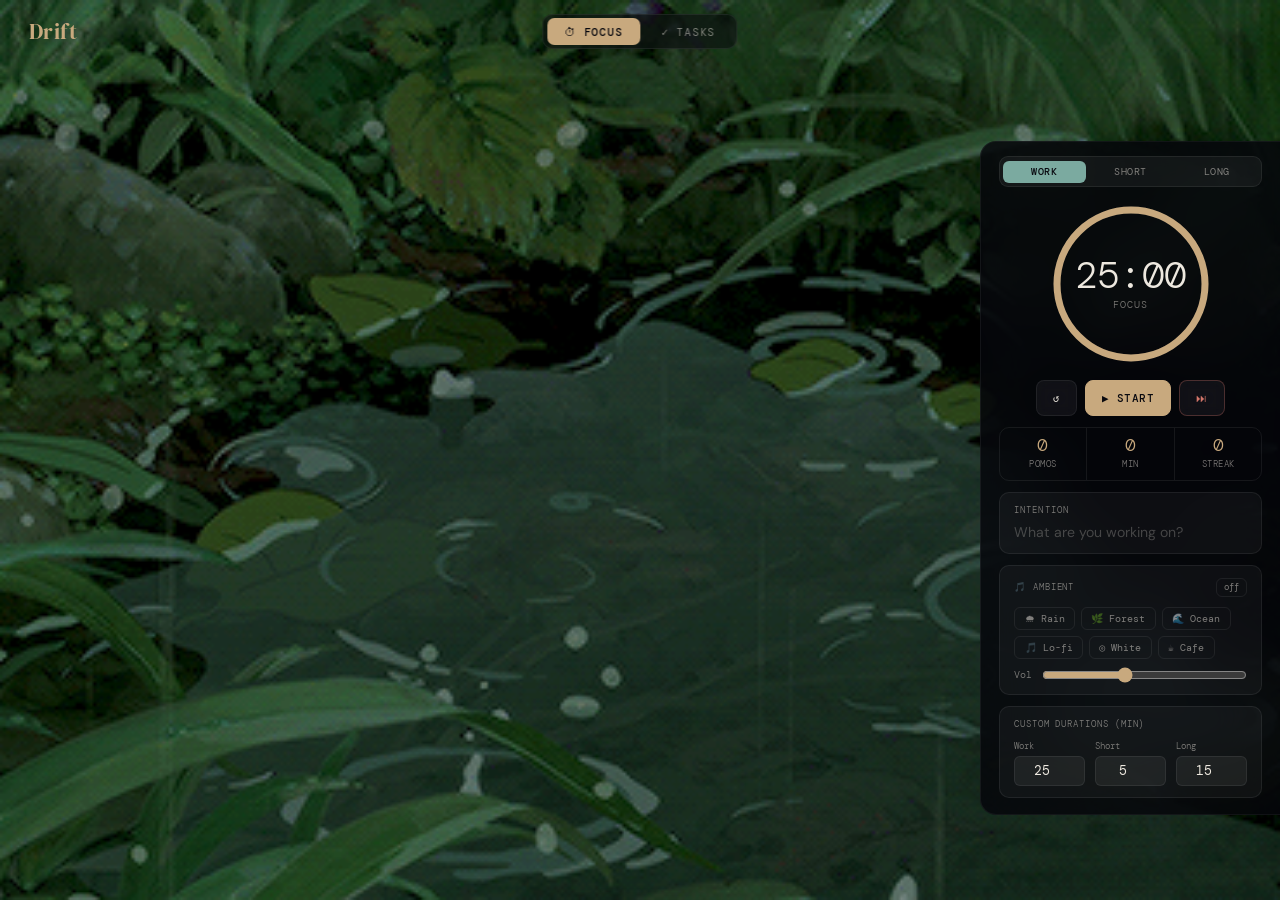
==== commit 6583af64: "feat: add enterprise page and for teams nav link" ====
--- a/app.html
+++ b/app.html
@@ -1628,6 +1628,11 @@
       function startTimer() {
         isRunning = true;
         document.getElementById("pomo-start-btn").textContent = "⏸ Pause";
+
+        // drift extension bridge
+        localStorage.setItem("drift_active_session", crypto.randomUUID());
+        localStorage.setItem("drift_start_time", Date.now());
+
         timerInterval = setInterval(() => {
           timeLeft--;
           updateDisp();
